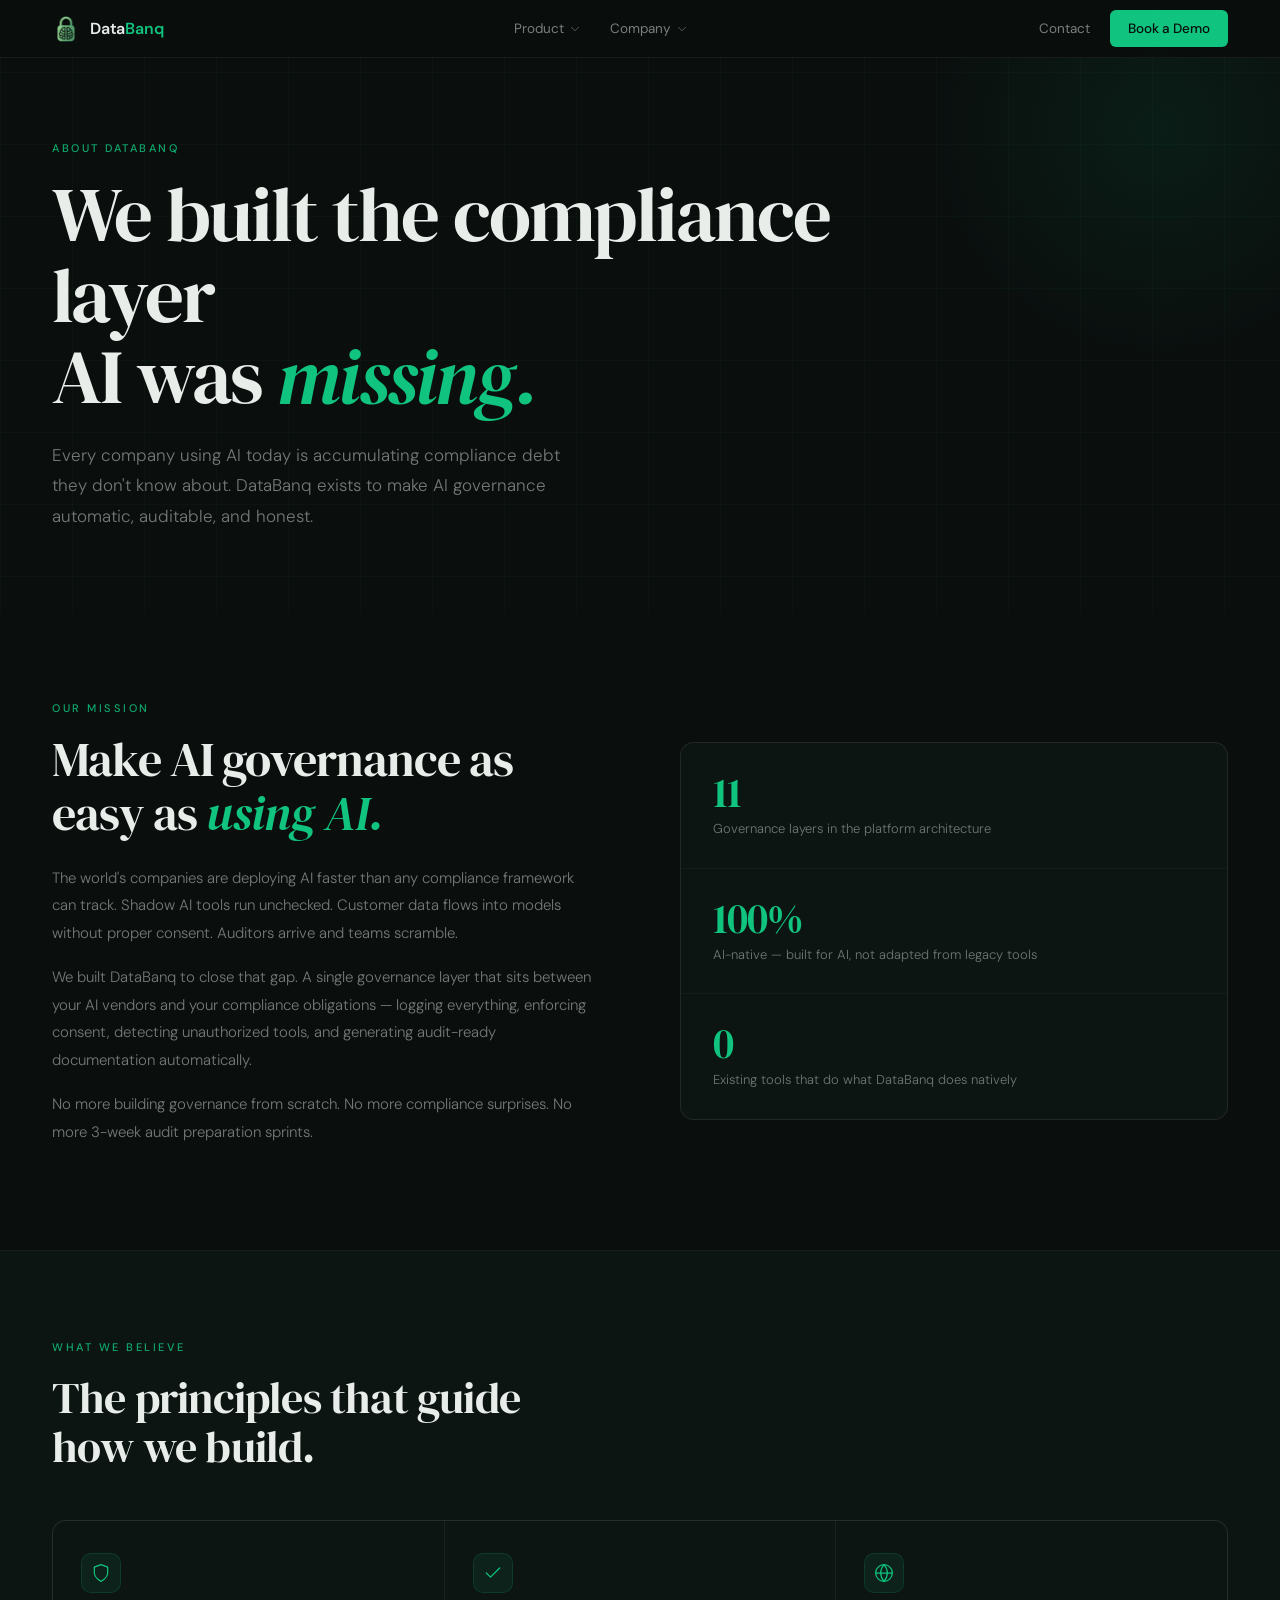
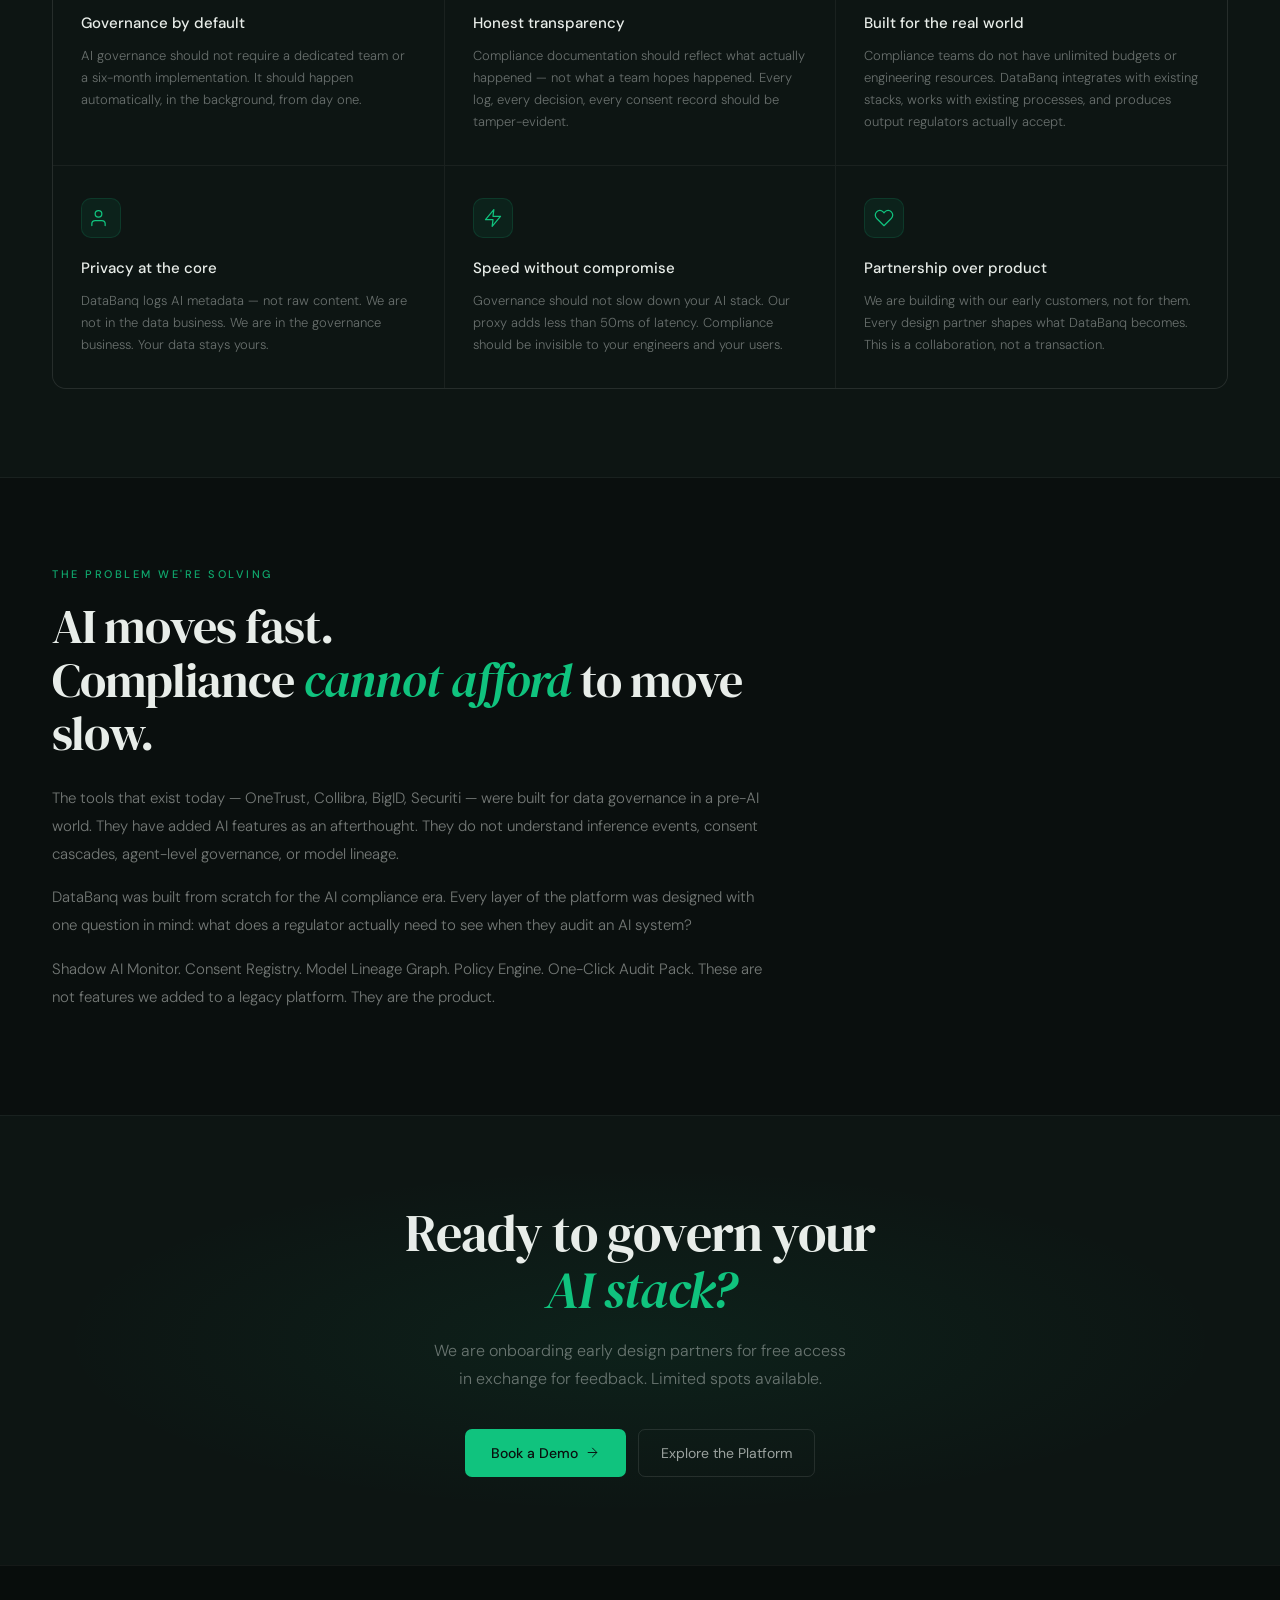
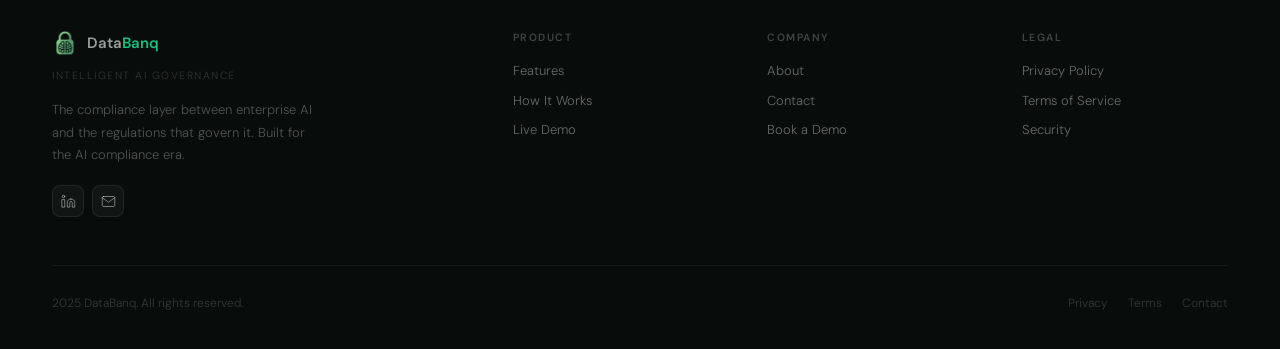
==== about.html @ 4e30076d "Rename about to about.html" ====
<!DOCTYPE html>

<html lang="en">
<head>
<meta charset="UTF-8">
<meta name="viewport" content="width=device-width, initial-scale=1.0">
<title>About — DataBanq</title>
<link rel="preconnect" href="https://fonts.googleapis.com">
<link href="https://fonts.googleapis.com/css2?family=DM+Sans:ital,opsz,wght@0,9..40,300;0,9..40,400;0,9..40,500;0,9..40,600;1,9..40,300&family=DM+Serif+Display&display=swap" rel="stylesheet">
<style>
html{background-color:#0a0f0e!important;scroll-behavior:smooth;}
*,*::before,*::after{box-sizing:border-box;margin:0;padding:0;}
body{font-family:'DM Sans',-apple-system,sans-serif;background-color:#0a0f0e!important;color:#e8ede9!important;overflow-x:hidden;line-height:1.6;-webkit-font-smoothing:antialiased;font-size:15px;font-weight:400;}
::-webkit-scrollbar{width:3px;}.scrollbar-track{background:#0a0f0e;}.scrollbar-thumb{background:rgba(16,195,126,0.25);border-radius:3px;}
nav{position:fixed;top:0;left:0;right:0;z-index:100;display:flex;align-items:center;justify-content:space-between;padding:0 52px;height:58px;background:rgba(10,15,14,0.96)!important;border-bottom:1px solid rgba(255,255,255,0.06);backdrop-filter:blur(20px);-webkit-backdrop-filter:blur(20px);}
.nav-logo{display:flex;align-items:center;gap:10px;text-decoration:none;}
.nav-logo-mark{width:28px;height:28px;border-radius:7px;overflow:hidden;flex-shrink:0;}
.nav-logo-mark img{width:28px;height:28px;object-fit:contain;}
.nav-wordmark{font-family:'DM Sans',sans-serif;font-weight:600;font-size:16px;color:#e8ede9;letter-spacing:-0.2px;}
.nav-wordmark span{color:#10C37E;}
.nav-center{display:flex;align-items:center;gap:28px;list-style:none;}
.nav-group{position:relative;}
.nav-group-label{font-size:13.5px;font-weight:400;color:rgba(232,237,233,0.5);cursor:pointer;transition:color 0.2s;padding:20px 0;display:flex;align-items:center;gap:4px;user-select:none;}
.nav-group-label:hover{color:#e8ede9;}
.nav-group-label svg{transition:transform 0.2s;}
.nav-group:hover .nav-group-label svg{transform:rotate(180deg);}
.nav-dropdown{position:absolute;top:calc(100% - 2px);left:-16px;background:#0d1513;border:1px solid rgba(255,255,255,0.08);border-radius:10px;padding:8px;min-width:180px;opacity:0;pointer-events:none;transform:translateY(-6px);transition:all 0.18s;box-shadow:0 16px 40px rgba(0,0,0,0.5);}
.nav-group:hover .nav-dropdown{opacity:1;pointer-events:auto;transform:translateY(0);}
.nav-dropdown a{display:block;padding:8px 12px;font-size:13px;font-weight:400;color:rgba(232,237,233,0.6);text-decoration:none;border-radius:7px;transition:all 0.15s;}
.nav-dropdown a:hover{background:rgba(16,195,126,0.08);color:#e8ede9;}
.nav-dropdown-label{font-size:9.5px;font-weight:500;letter-spacing:2px;text-transform:uppercase;color:rgba(232,237,233,0.2);padding:6px 12px 4px;}
.nav-link{font-size:13.5px;font-weight:400;color:rgba(232,237,233,0.5);text-decoration:none;transition:color 0.2s;}
.nav-link:hover{color:#e8ede9;}
.nav-cta{background:#10C37E!important;color:#0a0f0e!important;padding:8px 18px;border-radius:6px;font-weight:500!important;font-size:13.5px!important;text-decoration:none;transition:all 0.2s!important;}
.nav-cta:hover{background:#2AF5A0!important;}
.nav-right{display:flex;align-items:center;gap:20px;}
.site-footer{background:#080d0c;border-top:1px solid rgba(255,255,255,0.05);padding:64px 52px 36px;}
.footer-grid{display:grid;grid-template-columns:2fr 1fr 1fr 1fr;gap:48px;margin-bottom:48px;}
.footer-logo{display:flex;align-items:center;gap:9px;margin-bottom:12px;}
.footer-logo-mark{width:26px;height:26px;border-radius:7px;overflow:hidden;}
.footer-logo-mark img{width:26px;height:26px;object-fit:contain;}
.footer-wordmark{font-family:'DM Sans',sans-serif;font-weight:600;font-size:15px;color:rgba(232,237,233,0.65);}
.footer-wordmark span{color:#10C37E;}
.footer-tagline{font-size:10.5px;color:rgba(232,237,233,0.18);letter-spacing:1.5px;text-transform:uppercase;font-weight:300;margin-bottom:14px;}
.footer-desc{font-size:13px;color:rgba(232,237,233,0.32);line-height:1.75;font-weight:300;max-width:260px;}
.footer-social{display:flex;gap:8px;margin-top:18px;}
.footer-social a{width:32px;height:32px;border-radius:8px;background:rgba(255,255,255,0.04);border:1px solid rgba(255,255,255,0.07);display:flex;align-items:center;justify-content:center;transition:all 0.2s;text-decoration:none;}
.footer-social a:hover{border-color:rgba(16,195,126,0.25);background:rgba(16,195,126,0.07);}
.footer-col-title{font-size:10.5px;font-weight:600;letter-spacing:1.5px;text-transform:uppercase;color:rgba(232,237,233,0.25);margin-bottom:14px;}
.footer-col a{display:block;font-size:13px;font-weight:300;color:rgba(232,237,233,0.42);text-decoration:none;margin-bottom:9px;transition:color 0.2s;}
.footer-col a:hover{color:rgba(16,195,126,0.75);}
.footer-bottom{display:flex;justify-content:space-between;align-items:center;padding-top:28px;border-top:1px solid rgba(255,255,255,0.05);font-size:12px;color:rgba(232,237,233,0.2);font-weight:300;}
.footer-bottom-links{display:flex;gap:20px;}
.footer-bottom-links a{color:rgba(232,237,233,0.2);text-decoration:none;transition:color 0.2s;}
.footer-bottom-links a:hover{color:rgba(232,237,233,0.45);}
.section-eyebrow{font-size:11px;font-weight:500;letter-spacing:2.5px;text-transform:uppercase;color:#10C37E;margin-bottom:16px;opacity:0.85;}
.section-title{font-family:'DM Serif Display',Georgia,serif;font-size:clamp(28px,3.5vw,44px);font-weight:400;letter-spacing:-0.8px;line-height:1.12;color:#e8ede9;}
.btn-primary{display:inline-flex;align-items:center;gap:7px;background:#10C37E;color:#0a0f0e;padding:13px 26px;border-radius:7px;font-family:'DM Sans',sans-serif;font-size:14px;font-weight:500;text-decoration:none;transition:all 0.2s;}
.btn-primary:hover{background:#2AF5A0;transform:translateY(-1px);color:#0a0f0e;}
.btn-ghost{display:inline-flex;align-items:center;gap:7px;color:rgba(232,237,233,0.65);padding:12px 22px;border-radius:7px;font-family:'DM Sans',sans-serif;font-size:14px;font-weight:400;text-decoration:none;border:1px solid rgba(255,255,255,0.1);transition:all 0.2s;}
.btn-ghost:hover{border-color:rgba(255,255,255,0.2);color:#e8ede9;}
.reveal{opacity:0;transform:translateY(20px);transition:opacity 0.8s ease,transform 0.8s ease;}
.reveal.visible{opacity:1;transform:translateY(0);}
@media(max-width:900px){nav{padding:0 20px;}.nav-center{display:none;}.nav-right .nav-link{display:none;}.site-footer{padding:48px 20px 28px;}.footer-grid{grid-template-columns:1fr 1fr;gap:28px;}.footer-bottom{flex-direction:column;gap:10px;text-align:center;}}
</style>
<style>
.about-hero { padding:140px 52px 80px; background:#0a0f0e; position:relative; overflow:hidden; }
.about-hero::before { content:''; position:absolute; inset:0; background-image:linear-gradient(rgba(16,195,126,0.04) 1px,transparent 1px),linear-gradient(90deg,rgba(16,195,126,0.04) 1px,transparent 1px); background-size:72px 72px; pointer-events:none; }
.about-glow { position:absolute; top:-20%; right:-10%; width:500px; height:500px; background:radial-gradient(circle,rgba(16,195,126,0.08) 0%,transparent 65%); pointer-events:none; }
.about-hero h1 { font-family:'DM Serif Display',Georgia,serif; font-size:clamp(44px,6vw,78px); font-weight:400; letter-spacing:-2px; line-height:1.06; color:#e8ede9; position:relative; z-index:1; max-width:780px; }
.about-hero h1 em { color:#10C37E; font-style:italic; }
.about-hero p { font-size:17px; color:rgba(232,237,233,0.48); max-width:540px; margin-top:22px; font-weight:300; line-height:1.8; position:relative; z-index:1; }
.mission-section { padding:88px 52px; background:#0a0f0e; }
.mission-grid { display:grid; grid-template-columns:1fr 1fr; gap:80px; align-items:center; }
.mission-text h2 { font-family:'DM Serif Display',Georgia,serif; font-size:clamp(32px,4vw,48px); font-weight:400; letter-spacing:-1px; line-height:1.12; color:#e8ede9; margin-bottom:24px; }
.mission-text h2 em { color:#10C37E; font-style:italic; }
.mission-text p { font-size:15px; color:rgba(232,237,233,0.48); line-height:1.85; font-weight:300; margin-bottom:16px; }
.mission-stats { display:flex; flex-direction:column; gap:1px; background:rgba(255,255,255,0.055); border:1px solid rgba(255,255,255,0.055); border-radius:14px; overflow:hidden; }
.m-stat { background:#0d1513; padding:28px 32px; transition:background 0.2s; }
.m-stat:hover { background:#101a17; }
.m-stat-val { font-family:'DM Serif Display',Georgia,serif; font-size:42px; font-weight:400; letter-spacing:-1px; color:#10C37E; line-height:1; margin-bottom:6px; }
.m-stat-label { font-size:13px; color:rgba(232,237,233,0.45); font-weight:300; }
.values-section { padding:88px 52px; background:#0d1513; border-top:1px solid rgba(255,255,255,0.05); border-bottom:1px solid rgba(255,255,255,0.05); }
.values-grid { display:grid; grid-template-columns:repeat(3,1fr); gap:1px; background:rgba(255,255,255,0.055); border:1px solid rgba(255,255,255,0.055); border-radius:14px; overflow:hidden; margin-top:48px; }
.value-card { background:#0d1513; padding:32px 28px; transition:background 0.2s; }
.value-card:hover { background:#101a17; }
.value-icon { width:40px; height:40px; border-radius:10px; background:rgba(16,195,126,0.08); border:1px solid rgba(16,195,126,0.15); display:flex; align-items:center; justify-content:center; margin-bottom:18px; }
.value-card h3 { font-family:'DM Sans',sans-serif; font-size:15px; font-weight:500; color:#e8ede9; margin-bottom:10px; }
.value-card p { font-size:13px; color:rgba(232,237,233,0.42); line-height:1.7; font-weight:300; }
.problem-section { padding:88px 52px; background:#0a0f0e; }
.problem-content { max-width:720px; }
.problem-content h2 { font-family:'DM Serif Display',Georgia,serif; font-size:clamp(32px,4vw,48px); font-weight:400; letter-spacing:-1px; line-height:1.12; color:#e8ede9; margin-bottom:24px; }
.problem-content h2 em { color:#10C37E; font-style:italic; }
.problem-content p { font-size:15px; color:rgba(232,237,233,0.48); line-height:1.85; font-weight:300; margin-bottom:16px; }
.cta-strip { padding:88px 52px; background:#0d1513; border-top:1px solid rgba(255,255,255,0.05); text-align:center; position:relative; overflow:hidden; }
.cta-strip::before { content:''; position:absolute; inset:0; background:radial-gradient(ellipse 65% 55% at 50% 50%,rgba(16,195,126,0.07) 0%,transparent 70%); pointer-events:none; }
.cta-strip h2 { font-family:'DM Serif Display',Georgia,serif; font-size:clamp(30px,4.5vw,52px); font-weight:400; letter-spacing:-1px; line-height:1.1; max-width:580px; margin:0 auto 18px; color:#e8ede9; position:relative; }
.cta-strip h2 em { color:#10C37E; font-style:italic; }
.cta-strip p { font-size:16px; color:rgba(232,237,233,0.42); max-width:420px; margin:0 auto 36px; font-weight:300; line-height:1.75; position:relative; }
.cta-actions { display:flex; gap:12px; justify-content:center; position:relative; }
@media(max-width:900px) { .about-hero,.mission-section,.values-section,.problem-section,.cta-strip { padding-left:20px; padding-right:20px; } .mission-grid { grid-template-columns:1fr; gap:48px; } .values-grid { grid-template-columns:1fr; } }
</style>
</head>
<body>
<nav>
  <a class="nav-logo" href="index.html">
    <div class="nav-logo-mark"><img src="[data-uri]" alt="DataBanq"></div>
    <div class="nav-wordmark">Data<span>Banq</span></div>
  </a>
  <ul class="nav-center">
    <li class="nav-group">
      <div class="nav-group-label">Product <svg width="14" height="14" viewBox="0 0 24 24" fill="none" stroke="rgba(232,237,233,0.4)" stroke-width="1.5" stroke-linecap="round" stroke-linejoin="round"><polyline points="6 9 12 15 18 9"/></svg></div>
      <div class="nav-dropdown">
        <div class="nav-dropdown-label">Platform</div>
        <a href="index.html#features">Features</a>
        <a href="index.html#how">How It Works</a>
        <a href="demo.html">Live Demo</a>
      </div>
    </li>
    <li class="nav-group">
      <div class="nav-group-label">Company <svg width="14" height="14" viewBox="0 0 24 24" fill="none" stroke="rgba(232,237,233,0.4)" stroke-width="1.5" stroke-linecap="round" stroke-linejoin="round"><polyline points="6 9 12 15 18 9"/></svg></div>
      <div class="nav-dropdown">
        <a href="about.html">About</a>
        <a href="contact.html">Contact</a>
      </div>
    </li>
  </ul>
  <div class="nav-right">
    <a href="contact.html" class="nav-link">Contact</a>
    <a href="contact.html" class="nav-cta">Book a Demo</a>
  </div>
</nav>

<section class="about-hero">
  <div class="about-glow"></div>
  <div class="section-eyebrow">About DataBanq</div>
  <h1>We built the compliance layer<br>AI was <em>missing.</em></h1>
  <p>Every company using AI today is accumulating compliance debt they don't know about. DataBanq exists to make AI governance automatic, auditable, and honest.</p>
</section>

<section class="mission-section">
  <div class="mission-grid reveal">
    <div class="mission-text">
      <div class="section-eyebrow">Our Mission</div>
      <h2>Make AI governance as<br>easy as <em>using AI.</em></h2>
      <p>The world's companies are deploying AI faster than any compliance framework can track. Shadow AI tools run unchecked. Customer data flows into models without proper consent. Auditors arrive and teams scramble.</p>
      <p>We built DataBanq to close that gap. A single governance layer that sits between your AI vendors and your compliance obligations — logging everything, enforcing consent, detecting unauthorized tools, and generating audit-ready documentation automatically.</p>
      <p>No more building governance from scratch. No more compliance surprises. No more 3-week audit preparation sprints.</p>
    </div>
    <div class="mission-stats reveal">
      <div class="m-stat">
        <div class="m-stat-val">11</div>
        <div class="m-stat-label">Governance layers in the platform architecture</div>
      </div>
      <div class="m-stat">
        <div class="m-stat-val">100%</div>
        <div class="m-stat-label">AI-native — built for AI, not adapted from legacy tools</div>
      </div>
      <div class="m-stat">
        <div class="m-stat-val">0</div>
        <div class="m-stat-label">Existing tools that do what DataBanq does natively</div>
      </div>
    </div>
  </div>
</section>

<section class="values-section">
  <div class="section-eyebrow">What We Believe</div>
  <div class="section-title" style="max-width:520px">The principles that guide how we build.</div>
  <div class="values-grid">
    <div class="value-card reveal">
      <div class="value-icon"><svg width="20" height="20" viewBox="0 0 24 24" fill="none" stroke="#10C37E" stroke-width="1.5" stroke-linecap="round" stroke-linejoin="round"><path d="M12 22s8-4 8-10V5l-8-3-8 3v7c0 6 8 10 8 10z"/></svg></div>
      <h3>Governance by default</h3>
      <p>AI governance should not require a dedicated team or a six-month implementation. It should happen automatically, in the background, from day one.</p>
    </div>
    <div class="value-card reveal">
      <div class="value-icon"><svg width="20" height="20" viewBox="0 0 24 24" fill="none" stroke="#10C37E" stroke-width="1.5" stroke-linecap="round" stroke-linejoin="round"><polyline points="20 6 9 17 4 12"/></svg></div>
      <h3>Honest transparency</h3>
      <p>Compliance documentation should reflect what actually happened — not what a team hopes happened. Every log, every decision, every consent record should be tamper-evident.</p>
    </div>
    <div class="value-card reveal">
      <div class="value-icon"><svg width="20" height="20" viewBox="0 0 24 24" fill="none" stroke="#10C37E" stroke-width="1.5" stroke-linecap="round" stroke-linejoin="round"><circle cx="12" cy="12" r="10"/><line x1="2" y1="12" x2="22" y2="12"/><path d="M12 2a15.3 15.3 0 0 1 4 10 15.3 15.3 0 0 1-4 10 15.3 15.3 0 0 1-4-10 15.3 15.3 0 0 1 4-10z"/></svg></div>
      <h3>Built for the real world</h3>
      <p>Compliance teams do not have unlimited budgets or engineering resources. DataBanq integrates with existing stacks, works with existing processes, and produces output regulators actually accept.</p>
    </div>
    <div class="value-card reveal">
      <div class="value-icon"><svg width="20" height="20" viewBox="0 0 24 24" fill="none" stroke="#10C37E" stroke-width="1.5" stroke-linecap="round" stroke-linejoin="round"><path d="M17 21v-2a4 4 0 0 0-4-4H5a4 4 0 0 0-4 4v2"/><circle cx="9" cy="7" r="4"/></svg></div>
      <h3>Privacy at the core</h3>
      <p>DataBanq logs AI metadata — not raw content. We are not in the data business. We are in the governance business. Your data stays yours.</p>
    </div>
    <div class="value-card reveal">
      <div class="value-icon"><svg width="20" height="20" viewBox="0 0 24 24" fill="none" stroke="#10C37E" stroke-width="1.5" stroke-linecap="round" stroke-linejoin="round"><polygon points="13 2 3 14 12 14 11 22 21 10 12 10 13 2"/></svg></div>
      <h3>Speed without compromise</h3>
      <p>Governance should not slow down your AI stack. Our proxy adds less than 50ms of latency. Compliance should be invisible to your engineers and your users.</p>
    </div>
    <div class="value-card reveal">
      <div class="value-icon"><svg width="20" height="20" viewBox="0 0 24 24" fill="none" stroke="#10C37E" stroke-width="1.5" stroke-linecap="round" stroke-linejoin="round"><path d="M20.84 4.61a5.5 5.5 0 0 0-7.78 0L12 5.67l-1.06-1.06a5.5 5.5 0 0 0-7.78 7.78l1.06 1.06L12 21.23l7.78-7.78 1.06-1.06a5.5 5.5 0 0 0 0-7.78z"/></svg></div>
      <h3>Partnership over product</h3>
      <p>We are building with our early customers, not for them. Every design partner shapes what DataBanq becomes. This is a collaboration, not a transaction.</p>
    </div>
  </div>
</section>

<section class="problem-section">
  <div class="problem-content reveal">
    <div class="section-eyebrow">The Problem We're Solving</div>
    <h2>AI moves fast.<br>Compliance <em>cannot afford</em> to move slow.</h2>
    <p>The tools that exist today — OneTrust, Collibra, BigID, Securiti — were built for data governance in a pre-AI world. They have added AI features as an afterthought. They do not understand inference events, consent cascades, agent-level governance, or model lineage.</p>
    <p>DataBanq was built from scratch for the AI compliance era. Every layer of the platform was designed with one question in mind: what does a regulator actually need to see when they audit an AI system?</p>
    <p>Shadow AI Monitor. Consent Registry. Model Lineage Graph. Policy Engine. One-Click Audit Pack. These are not features we added to a legacy platform. They are the product.</p>
  </div>
</section>

<section class="cta-strip">
  <h2>Ready to govern your<br><em>AI stack?</em></h2>
  <p>We are onboarding early design partners for free access in exchange for feedback. Limited spots available.</p>
  <div class="cta-actions">
    <a href="contact.html" class="btn-primary">Book a Demo <svg width="15" height="15" viewBox="0 0 24 24" fill="none" stroke="#0a0f0e" stroke-width="1.5" stroke-linecap="round" stroke-linejoin="round"><line x1="5" y1="12" x2="19" y2="12"/><polyline points="12 5 19 12 12 19"/></svg></a>
    <a href="demo.html" class="btn-ghost">Explore the Platform</a>
  </div>
</section>

<footer class="site-footer">
  <div class="footer-grid">
    <div>
      <div class="footer-logo">
        <div class="footer-logo-mark"><img src="[data-uri]" alt="DataBanq"></div>
        <div class="footer-wordmark">Data<span>Banq</span></div>
      </div>
      <div class="footer-tagline">Intelligent AI Governance</div>
      <p class="footer-desc">The compliance layer between enterprise AI and the regulations that govern it. Built for the AI compliance era.</p>
      <div class="footer-social">
        <a href="https://www.linkedin.com/company/databanqtech/" target="_blank" rel="noopener" title="LinkedIn"><svg width="15" height="15" viewBox="0 0 24 24" fill="none" stroke="rgba(232,237,233,0.5)" stroke-width="1.5" stroke-linecap="round" stroke-linejoin="round"><path d="M16 8a6 6 0 0 1 6 6v7h-4v-7a2 2 0 0 0-2-2 2 2 0 0 0-2 2v7h-4v-7a6 6 0 0 1 6-6z"/><rect x="2" y="9" width="4" height="12"/><circle cx="4" cy="4" r="2"/></svg></a>
        <a href="mailto:hello@databanqtech.com" title="Email"><svg width="15" height="15" viewBox="0 0 24 24" fill="none" stroke="rgba(232,237,233,0.5)" stroke-width="1.5" stroke-linecap="round" stroke-linejoin="round"><path d="M4 4h16c1.1 0 2 .9 2 2v12c0 1.1-.9 2-2 2H4c-1.1 0-2-.9-2-2V6c0-1.1.9-2 2-2z"/><polyline points="22,6 12,13 2,6"/></svg></a>
      </div>
    </div>
    <div class="footer-col">
      <div class="footer-col-title">Product</div>
      <a href="index.html#features">Features</a>
      <a href="index.html#how">How It Works</a>
      <a href="demo.html">Live Demo</a>
    </div>
    <div class="footer-col">
      <div class="footer-col-title">Company</div>
      <a href="about.html">About</a>
      <a href="contact.html">Contact</a>
      <a href="contact.html">Book a Demo</a>
    </div>
    <div class="footer-col">
      <div class="footer-col-title">Legal</div>
      <a href="#">Privacy Policy</a>
      <a href="#">Terms of Service</a>
      <a href="#">Security</a>
    </div>
  </div>
  <div class="footer-bottom">
    <div>2025 DataBanq. All rights reserved.</div>
    <div class="footer-bottom-links">
      <a href="#">Privacy</a>
      <a href="#">Terms</a>
      <a href="contact.html">Contact</a>
    </div>
  </div>
</footer>
<script>
var els=document.querySelectorAll('.reveal');
var obs=new IntersectionObserver(function(entries){entries.forEach(function(e){if(e.isIntersecting){e.target.classList.add('visible');obs.unobserve(e.target);}});},{threshold:0.07});
els.forEach(function(el){obs.observe(el);});
</script>
</body>
</html>
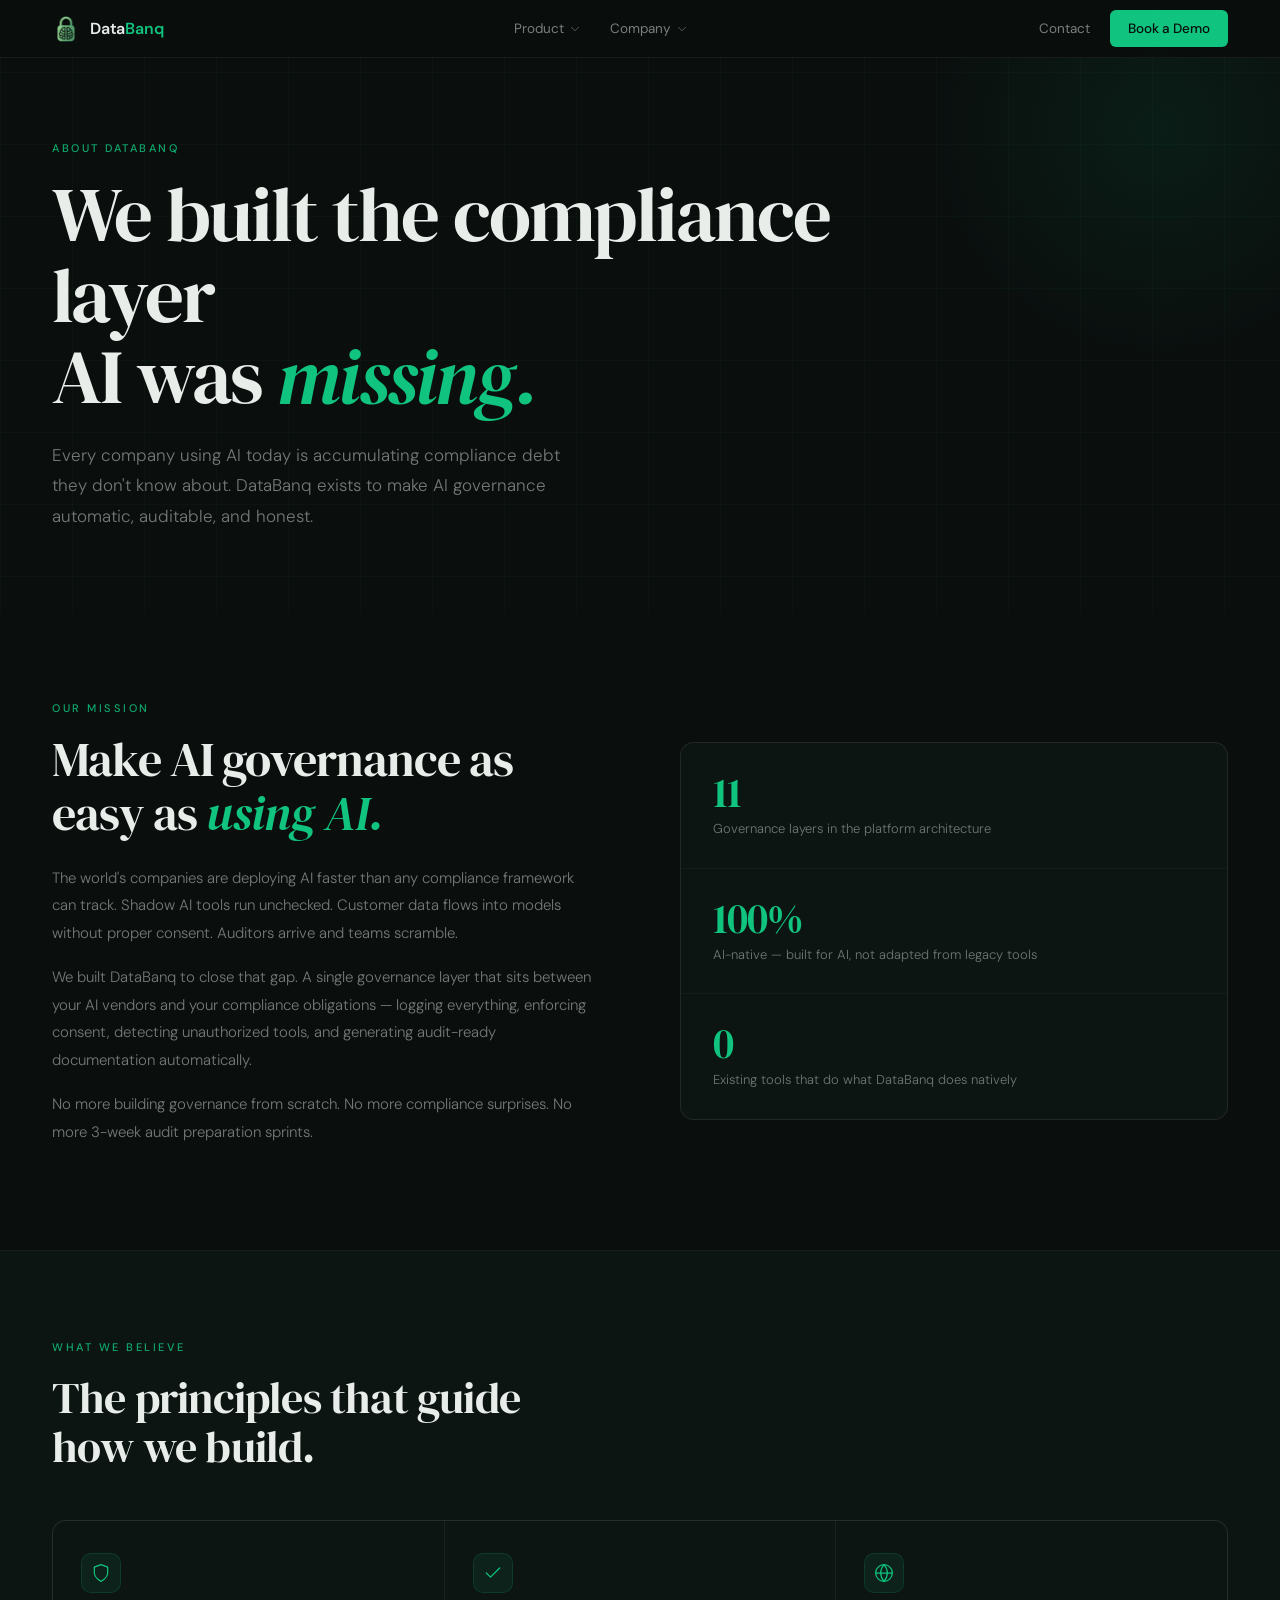
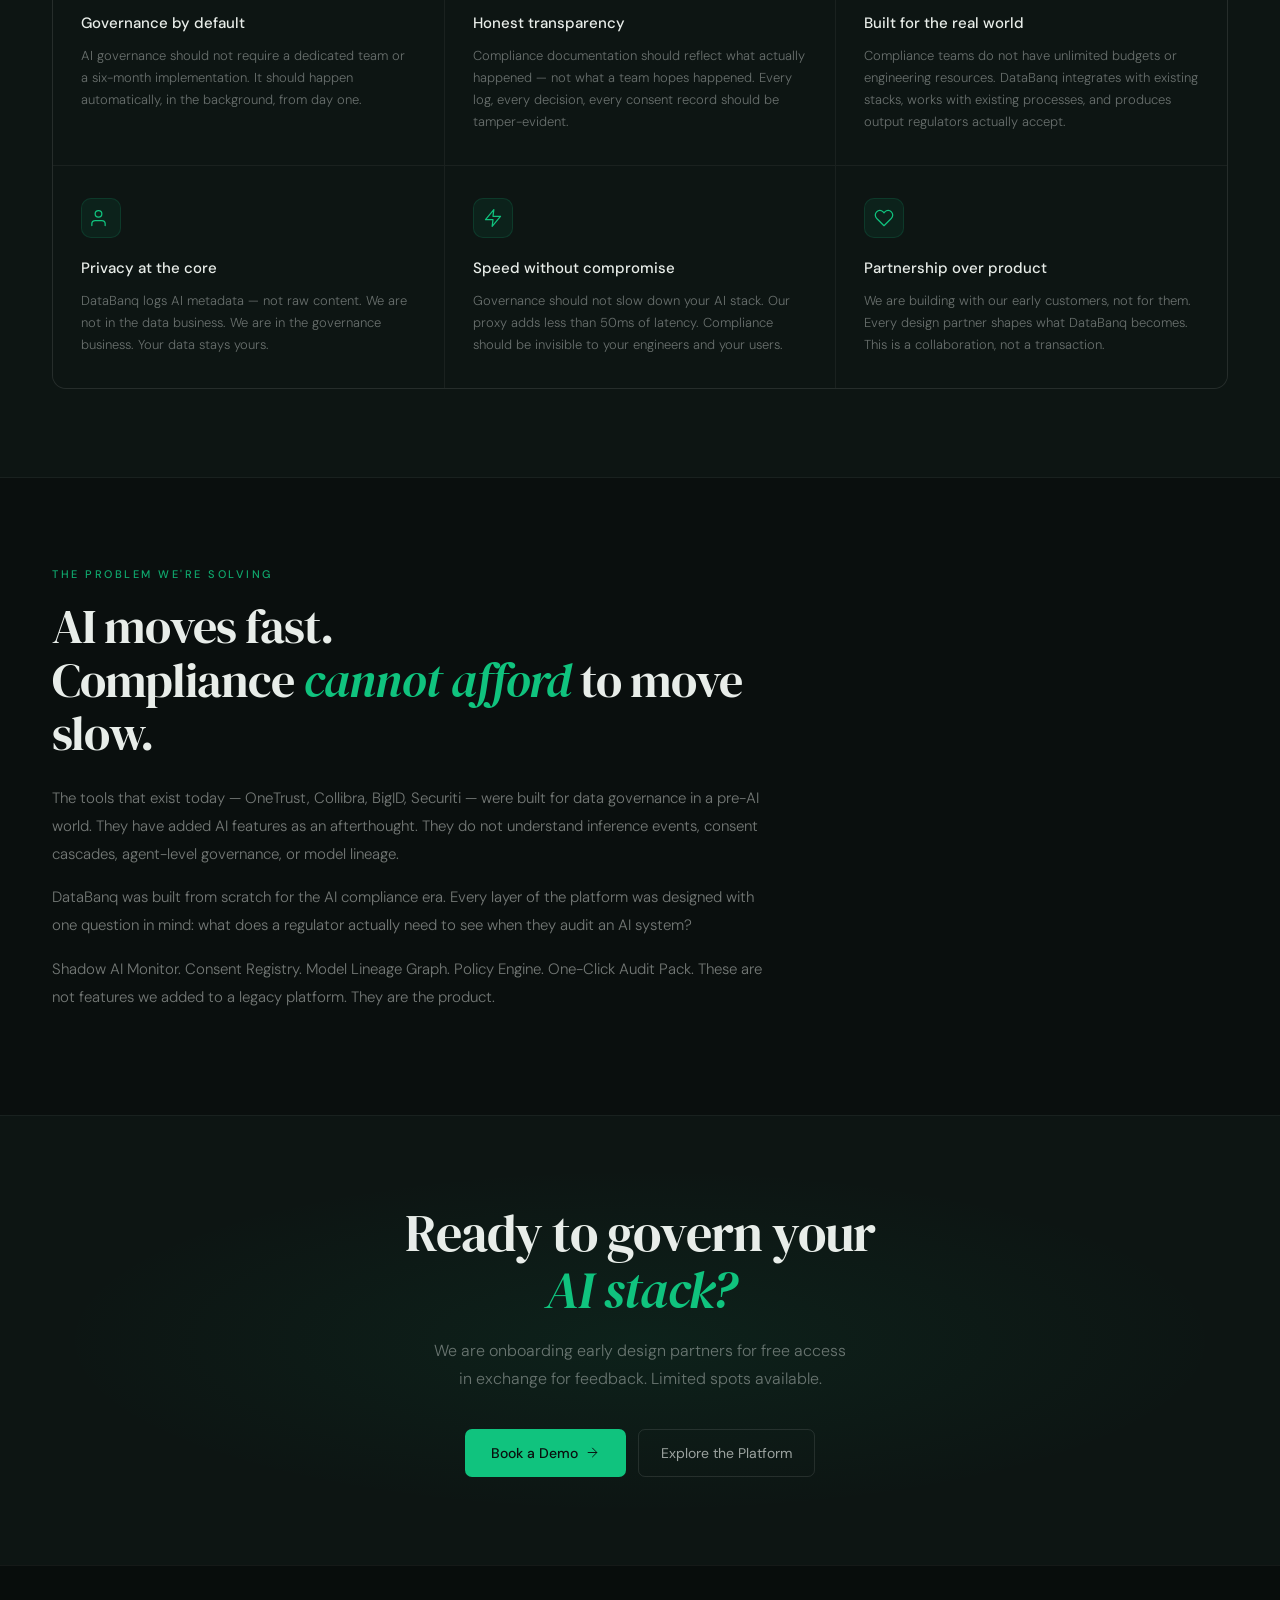
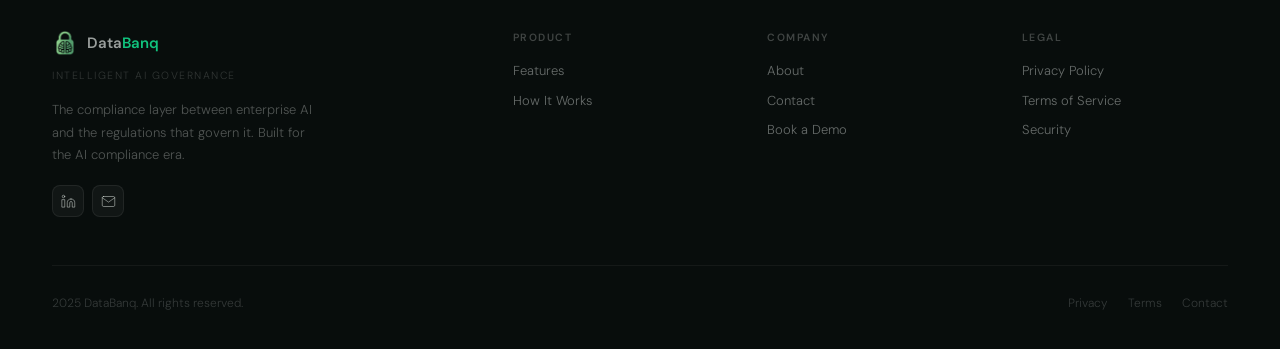
==== commit 92f52cda: "Update about.html" ====
--- a/about.html
+++ b/about.html
@@ -238,7 +238,7 @@
       <div class="footer-col-title">Product</div>
       <a href="index.html#features">Features</a>
       <a href="index.html#how">How It Works</a>
-      <a href="demo.html">Live Demo</a>
+      
     </div>
     <div class="footer-col">
       <div class="footer-col-title">Company</div>
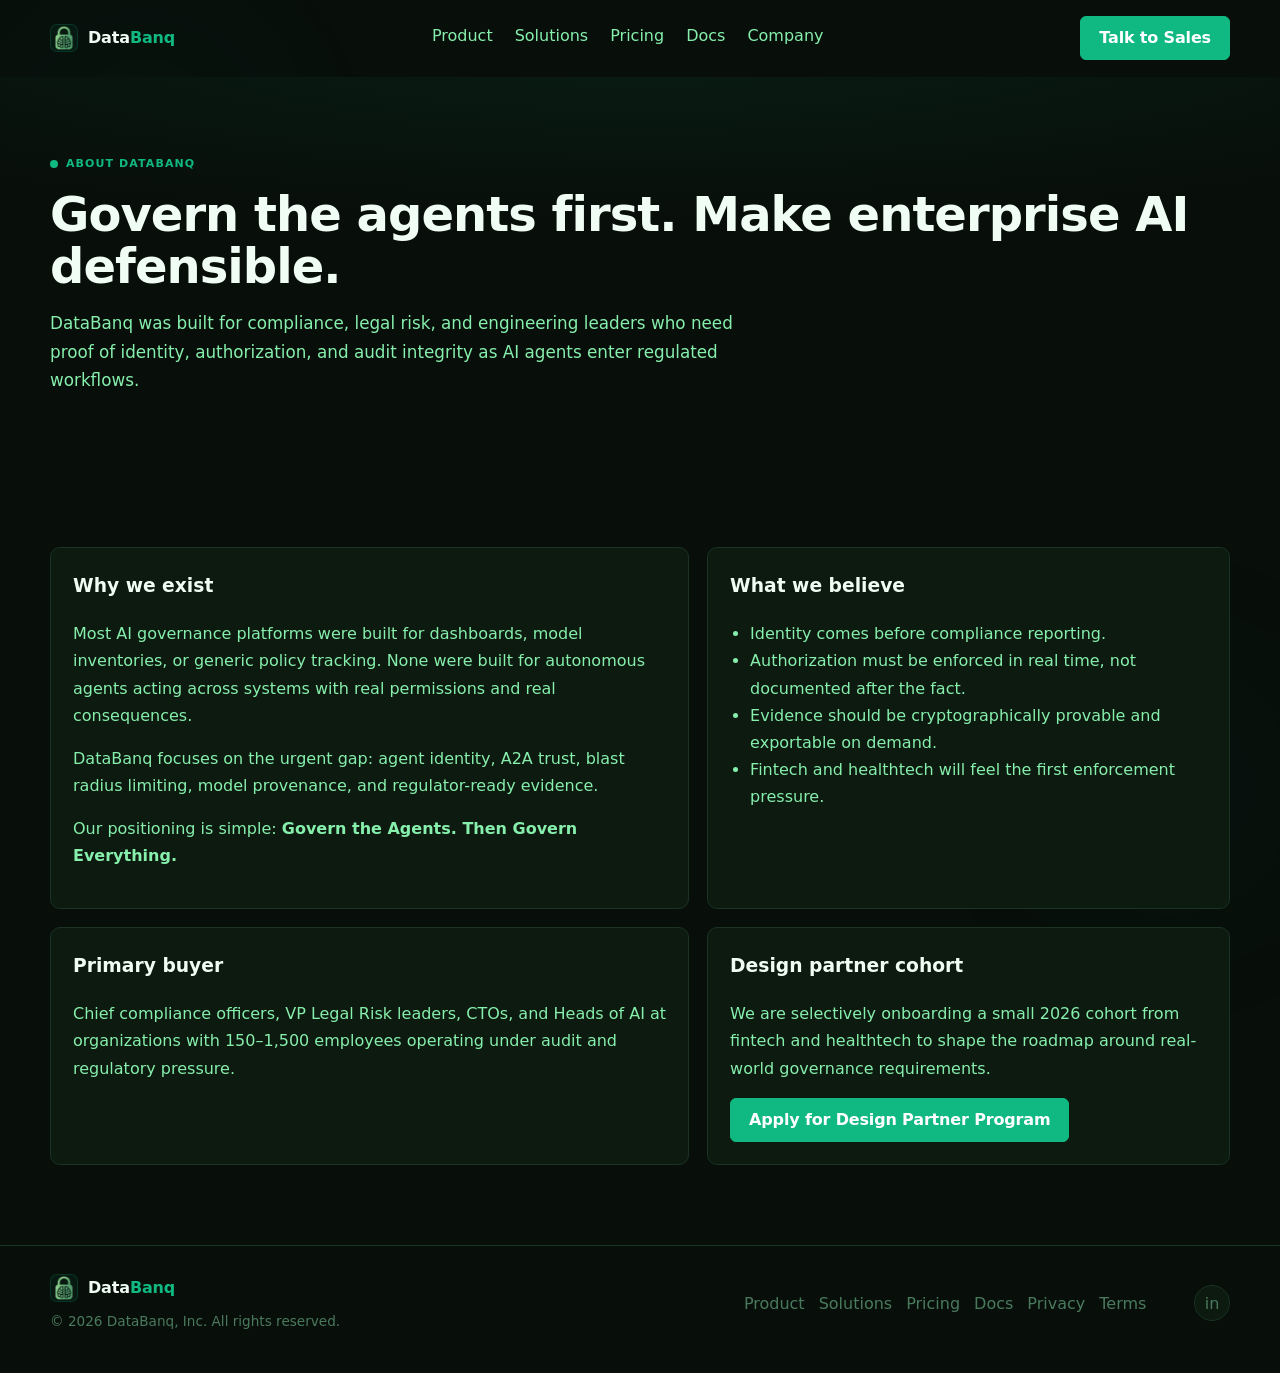
==== commit bf64828b: ";l;l" ====
--- a/about.html
+++ b/about.html
@@ -1,271 +1,82 @@
 <!DOCTYPE html>
-
 <html lang="en">
 <head>
-<meta charset="UTF-8">
-<meta name="viewport" content="width=device-width, initial-scale=1.0">
-<title>About — DataBanq</title>
-<link rel="preconnect" href="https://fonts.googleapis.com">
-<link href="https://fonts.googleapis.com/css2?family=DM+Sans:ital,opsz,wght@0,9..40,300;0,9..40,400;0,9..40,500;0,9..40,600;1,9..40,300&family=DM+Serif+Display&display=swap" rel="stylesheet">
-<style>
-html{background-color:#0a0f0e!important;scroll-behavior:smooth;}
-*,*::before,*::after{box-sizing:border-box;margin:0;padding:0;}
-body{font-family:'DM Sans',-apple-system,sans-serif;background-color:#0a0f0e!important;color:#e8ede9!important;overflow-x:hidden;line-height:1.6;-webkit-font-smoothing:antialiased;font-size:15px;font-weight:400;}
-::-webkit-scrollbar{width:3px;}.scrollbar-track{background:#0a0f0e;}.scrollbar-thumb{background:rgba(16,195,126,0.25);border-radius:3px;}
-nav{position:fixed;top:0;left:0;right:0;z-index:100;display:flex;align-items:center;justify-content:space-between;padding:0 52px;height:58px;background:rgba(10,15,14,0.96)!important;border-bottom:1px solid rgba(255,255,255,0.06);backdrop-filter:blur(20px);-webkit-backdrop-filter:blur(20px);}
-.nav-logo{display:flex;align-items:center;gap:10px;text-decoration:none;}
-.nav-logo-mark{width:28px;height:28px;border-radius:7px;overflow:hidden;flex-shrink:0;}
-.nav-logo-mark img{width:28px;height:28px;object-fit:contain;}
-.nav-wordmark{font-family:'DM Sans',sans-serif;font-weight:600;font-size:16px;color:#e8ede9;letter-spacing:-0.2px;}
-.nav-wordmark span{color:#10C37E;}
-.nav-center{display:flex;align-items:center;gap:28px;list-style:none;}
-.nav-group{position:relative;}
-.nav-group-label{font-size:13.5px;font-weight:400;color:rgba(232,237,233,0.5);cursor:pointer;transition:color 0.2s;padding:20px 0;display:flex;align-items:center;gap:4px;user-select:none;}
-.nav-group-label:hover{color:#e8ede9;}
-.nav-group-label svg{transition:transform 0.2s;}
-.nav-group:hover .nav-group-label svg{transform:rotate(180deg);}
-.nav-dropdown{position:absolute;top:calc(100% - 2px);left:-16px;background:#0d1513;border:1px solid rgba(255,255,255,0.08);border-radius:10px;padding:8px;min-width:180px;opacity:0;pointer-events:none;transform:translateY(-6px);transition:all 0.18s;box-shadow:0 16px 40px rgba(0,0,0,0.5);}
-.nav-group:hover .nav-dropdown{opacity:1;pointer-events:auto;transform:translateY(0);}
-.nav-dropdown a{display:block;padding:8px 12px;font-size:13px;font-weight:400;color:rgba(232,237,233,0.6);text-decoration:none;border-radius:7px;transition:all 0.15s;}
-.nav-dropdown a:hover{background:rgba(16,195,126,0.08);color:#e8ede9;}
-.nav-dropdown-label{font-size:9.5px;font-weight:500;letter-spacing:2px;text-transform:uppercase;color:rgba(232,237,233,0.2);padding:6px 12px 4px;}
-.nav-link{font-size:13.5px;font-weight:400;color:rgba(232,237,233,0.5);text-decoration:none;transition:color 0.2s;}
-.nav-link:hover{color:#e8ede9;}
-.nav-cta{background:#10C37E!important;color:#0a0f0e!important;padding:8px 18px;border-radius:6px;font-weight:500!important;font-size:13.5px!important;text-decoration:none;transition:all 0.2s!important;}
-.nav-cta:hover{background:#2AF5A0!important;}
-.nav-right{display:flex;align-items:center;gap:20px;}
-.site-footer{background:#080d0c;border-top:1px solid rgba(255,255,255,0.05);padding:64px 52px 36px;}
-.footer-grid{display:grid;grid-template-columns:2fr 1fr 1fr 1fr;gap:48px;margin-bottom:48px;}
-.footer-logo{display:flex;align-items:center;gap:9px;margin-bottom:12px;}
-.footer-logo-mark{width:26px;height:26px;border-radius:7px;overflow:hidden;}
-.footer-logo-mark img{width:26px;height:26px;object-fit:contain;}
-.footer-wordmark{font-family:'DM Sans',sans-serif;font-weight:600;font-size:15px;color:rgba(232,237,233,0.65);}
-.footer-wordmark span{color:#10C37E;}
-.footer-tagline{font-size:10.5px;color:rgba(232,237,233,0.18);letter-spacing:1.5px;text-transform:uppercase;font-weight:300;margin-bottom:14px;}
-.footer-desc{font-size:13px;color:rgba(232,237,233,0.32);line-height:1.75;font-weight:300;max-width:260px;}
-.footer-social{display:flex;gap:8px;margin-top:18px;}
-.footer-social a{width:32px;height:32px;border-radius:8px;background:rgba(255,255,255,0.04);border:1px solid rgba(255,255,255,0.07);display:flex;align-items:center;justify-content:center;transition:all 0.2s;text-decoration:none;}
-.footer-social a:hover{border-color:rgba(16,195,126,0.25);background:rgba(16,195,126,0.07);}
-.footer-col-title{font-size:10.5px;font-weight:600;letter-spacing:1.5px;text-transform:uppercase;color:rgba(232,237,233,0.25);margin-bottom:14px;}
-.footer-col a{display:block;font-size:13px;font-weight:300;color:rgba(232,237,233,0.42);text-decoration:none;margin-bottom:9px;transition:color 0.2s;}
-.footer-col a:hover{color:rgba(16,195,126,0.75);}
-.footer-bottom{display:flex;justify-content:space-between;align-items:center;padding-top:28px;border-top:1px solid rgba(255,255,255,0.05);font-size:12px;color:rgba(232,237,233,0.2);font-weight:300;}
-.footer-bottom-links{display:flex;gap:20px;}
-.footer-bottom-links a{color:rgba(232,237,233,0.2);text-decoration:none;transition:color 0.2s;}
-.footer-bottom-links a:hover{color:rgba(232,237,233,0.45);}
-.section-eyebrow{font-size:11px;font-weight:500;letter-spacing:2.5px;text-transform:uppercase;color:#10C37E;margin-bottom:16px;opacity:0.85;}
-.section-title{font-family:'DM Serif Display',Georgia,serif;font-size:clamp(28px,3.5vw,44px);font-weight:400;letter-spacing:-0.8px;line-height:1.12;color:#e8ede9;}
-.btn-primary{display:inline-flex;align-items:center;gap:7px;background:#10C37E;color:#0a0f0e;padding:13px 26px;border-radius:7px;font-family:'DM Sans',sans-serif;font-size:14px;font-weight:500;text-decoration:none;transition:all 0.2s;}
-.btn-primary:hover{background:#2AF5A0;transform:translateY(-1px);color:#0a0f0e;}
-.btn-ghost{display:inline-flex;align-items:center;gap:7px;color:rgba(232,237,233,0.65);padding:12px 22px;border-radius:7px;font-family:'DM Sans',sans-serif;font-size:14px;font-weight:400;text-decoration:none;border:1px solid rgba(255,255,255,0.1);transition:all 0.2s;}
-.btn-ghost:hover{border-color:rgba(255,255,255,0.2);color:#e8ede9;}
-.reveal{opacity:0;transform:translateY(20px);transition:opacity 0.8s ease,transform 0.8s ease;}
-.reveal.visible{opacity:1;transform:translateY(0);}
-@media(max-width:900px){nav{padding:0 20px;}.nav-center{display:none;}.nav-right .nav-link{display:none;}.site-footer{padding:48px 20px 28px;}.footer-grid{grid-template-columns:1fr 1fr;gap:28px;}.footer-bottom{flex-direction:column;gap:10px;text-align:center;}}
-</style>
-<style>
-.about-hero { padding:140px 52px 80px; background:#0a0f0e; position:relative; overflow:hidden; }
-.about-hero::before { content:''; position:absolute; inset:0; background-image:linear-gradient(rgba(16,195,126,0.04) 1px,transparent 1px),linear-gradient(90deg,rgba(16,195,126,0.04) 1px,transparent 1px); background-size:72px 72px; pointer-events:none; }
-.about-glow { position:absolute; top:-20%; right:-10%; width:500px; height:500px; background:radial-gradient(circle,rgba(16,195,126,0.08) 0%,transparent 65%); pointer-events:none; }
-.about-hero h1 { font-family:'DM Serif Display',Georgia,serif; font-size:clamp(44px,6vw,78px); font-weight:400; letter-spacing:-2px; line-height:1.06; color:#e8ede9; position:relative; z-index:1; max-width:780px; }
-.about-hero h1 em { color:#10C37E; font-style:italic; }
-.about-hero p { font-size:17px; color:rgba(232,237,233,0.48); max-width:540px; margin-top:22px; font-weight:300; line-height:1.8; position:relative; z-index:1; }
-.mission-section { padding:88px 52px; background:#0a0f0e; }
-.mission-grid { display:grid; grid-template-columns:1fr 1fr; gap:80px; align-items:center; }
-.mission-text h2 { font-family:'DM Serif Display',Georgia,serif; font-size:clamp(32px,4vw,48px); font-weight:400; letter-spacing:-1px; line-height:1.12; color:#e8ede9; margin-bottom:24px; }
-.mission-text h2 em { color:#10C37E; font-style:italic; }
-.mission-text p { font-size:15px; color:rgba(232,237,233,0.48); line-height:1.85; font-weight:300; margin-bottom:16px; }
-.mission-stats { display:flex; flex-direction:column; gap:1px; background:rgba(255,255,255,0.055); border:1px solid rgba(255,255,255,0.055); border-radius:14px; overflow:hidden; }
-.m-stat { background:#0d1513; padding:28px 32px; transition:background 0.2s; }
-.m-stat:hover { background:#101a17; }
-.m-stat-val { font-family:'DM Serif Display',Georgia,serif; font-size:42px; font-weight:400; letter-spacing:-1px; color:#10C37E; line-height:1; margin-bottom:6px; }
-.m-stat-label { font-size:13px; color:rgba(232,237,233,0.45); font-weight:300; }
-.values-section { padding:88px 52px; background:#0d1513; border-top:1px solid rgba(255,255,255,0.05); border-bottom:1px solid rgba(255,255,255,0.05); }
-.values-grid { display:grid; grid-template-columns:repeat(3,1fr); gap:1px; background:rgba(255,255,255,0.055); border:1px solid rgba(255,255,255,0.055); border-radius:14px; overflow:hidden; margin-top:48px; }
-.value-card { background:#0d1513; padding:32px 28px; transition:background 0.2s; }
-.value-card:hover { background:#101a17; }
-.value-icon { width:40px; height:40px; border-radius:10px; background:rgba(16,195,126,0.08); border:1px solid rgba(16,195,126,0.15); display:flex; align-items:center; justify-content:center; margin-bottom:18px; }
-.value-card h3 { font-family:'DM Sans',sans-serif; font-size:15px; font-weight:500; color:#e8ede9; margin-bottom:10px; }
-.value-card p { font-size:13px; color:rgba(232,237,233,0.42); line-height:1.7; font-weight:300; }
-.problem-section { padding:88px 52px; background:#0a0f0e; }
-.problem-content { max-width:720px; }
-.problem-content h2 { font-family:'DM Serif Display',Georgia,serif; font-size:clamp(32px,4vw,48px); font-weight:400; letter-spacing:-1px; line-height:1.12; color:#e8ede9; margin-bottom:24px; }
-.problem-content h2 em { color:#10C37E; font-style:italic; }
-.problem-content p { font-size:15px; color:rgba(232,237,233,0.48); line-height:1.85; font-weight:300; margin-bottom:16px; }
-.cta-strip { padding:88px 52px; background:#0d1513; border-top:1px solid rgba(255,255,255,0.05); text-align:center; position:relative; overflow:hidden; }
-.cta-strip::before { content:''; position:absolute; inset:0; background:radial-gradient(ellipse 65% 55% at 50% 50%,rgba(16,195,126,0.07) 0%,transparent 70%); pointer-events:none; }
-.cta-strip h2 { font-family:'DM Serif Display',Georgia,serif; font-size:clamp(30px,4.5vw,52px); font-weight:400; letter-spacing:-1px; line-height:1.1; max-width:580px; margin:0 auto 18px; color:#e8ede9; position:relative; }
-.cta-strip h2 em { color:#10C37E; font-style:italic; }
-.cta-strip p { font-size:16px; color:rgba(232,237,233,0.42); max-width:420px; margin:0 auto 36px; font-weight:300; line-height:1.75; position:relative; }
-.cta-actions { display:flex; gap:12px; justify-content:center; position:relative; }
-@media(max-width:900px) { .about-hero,.mission-section,.values-section,.problem-section,.cta-strip { padding-left:20px; padding-right:20px; } .mission-grid { grid-template-columns:1fr; gap:48px; } .values-grid { grid-template-columns:1fr; } }
-</style>
+  <meta charset="UTF-8">
+  <meta name="viewport" content="width=device-width, initial-scale=1.0">
+  <meta name="description" content="About DataBanq and its mission to bring identity, authorization, and audit-ready governance to enterprise AI agents.">
+  <title>About — DataBanq</title>
+  <link rel="stylesheet" href="styles.css">
 </head>
 <body>
-<nav>
-  <a class="nav-logo" href="index.html">
-    <div class="nav-logo-mark"><img src="[data-uri]